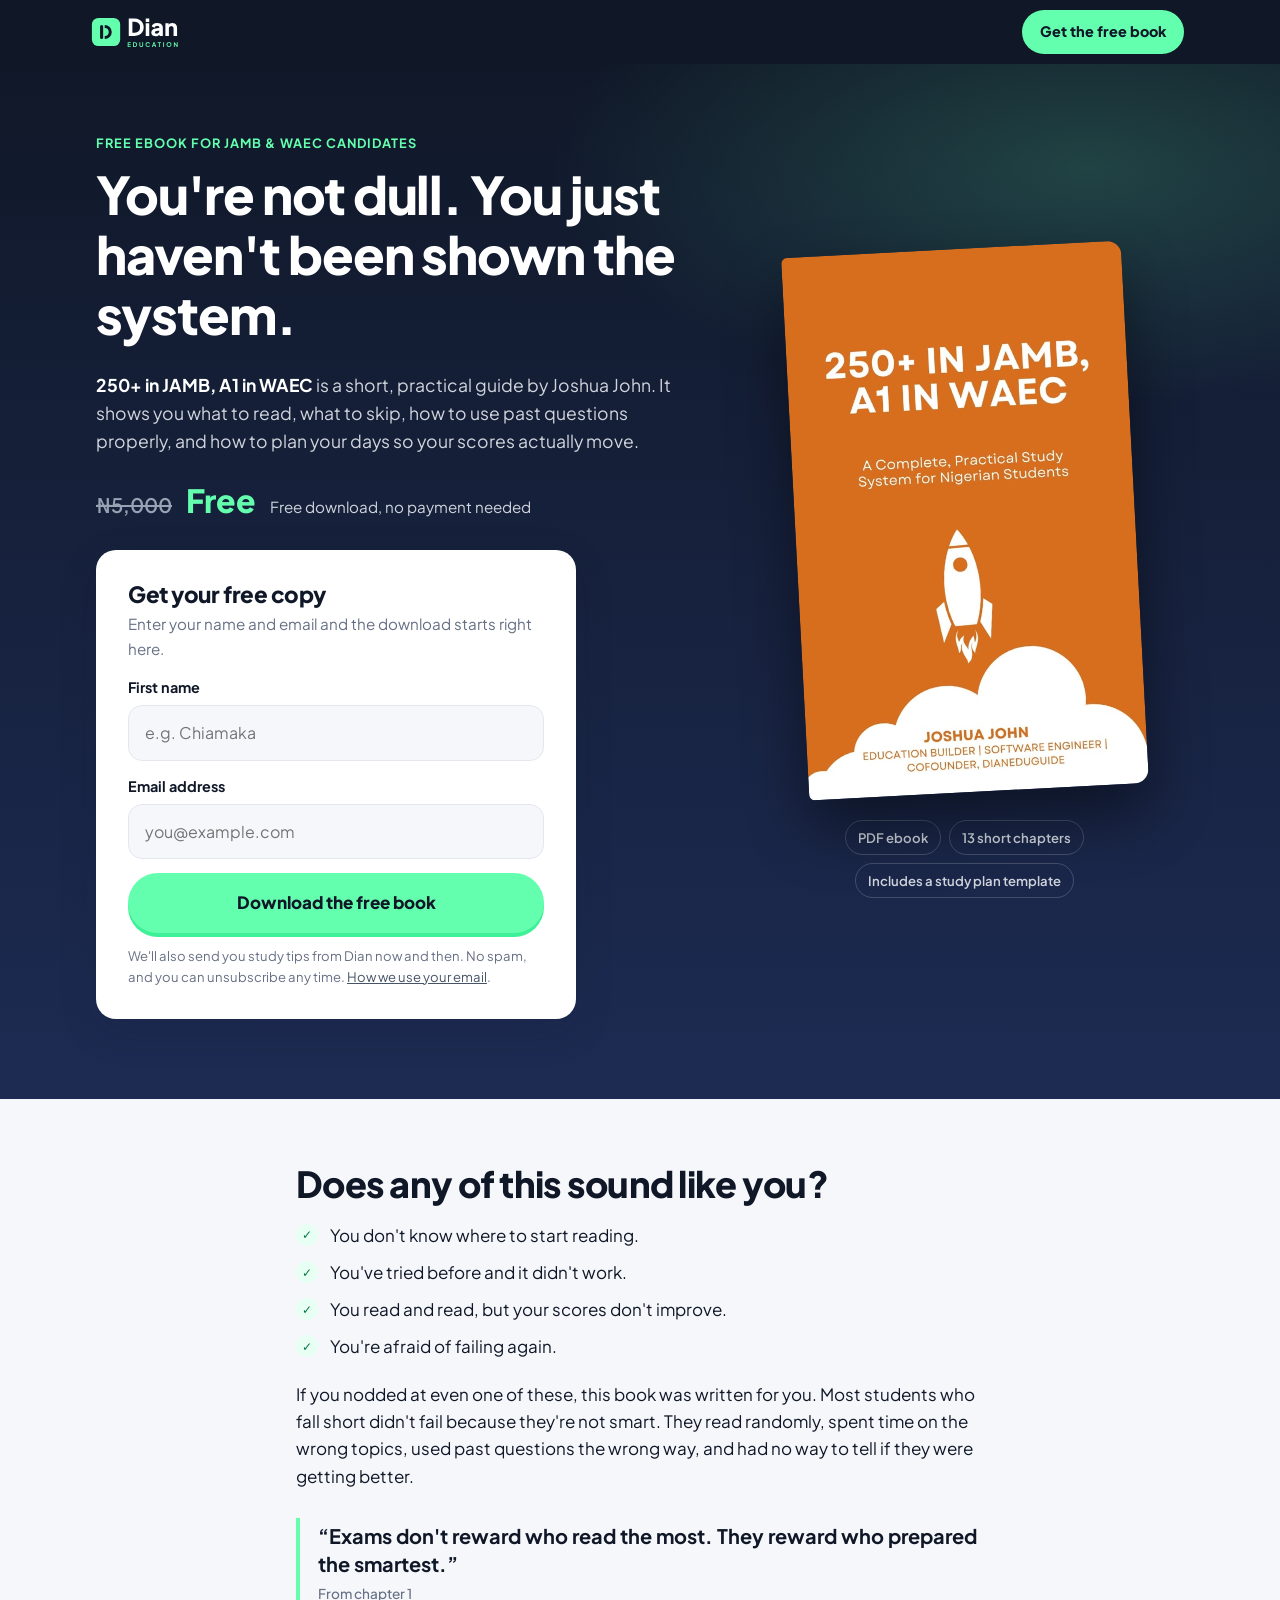
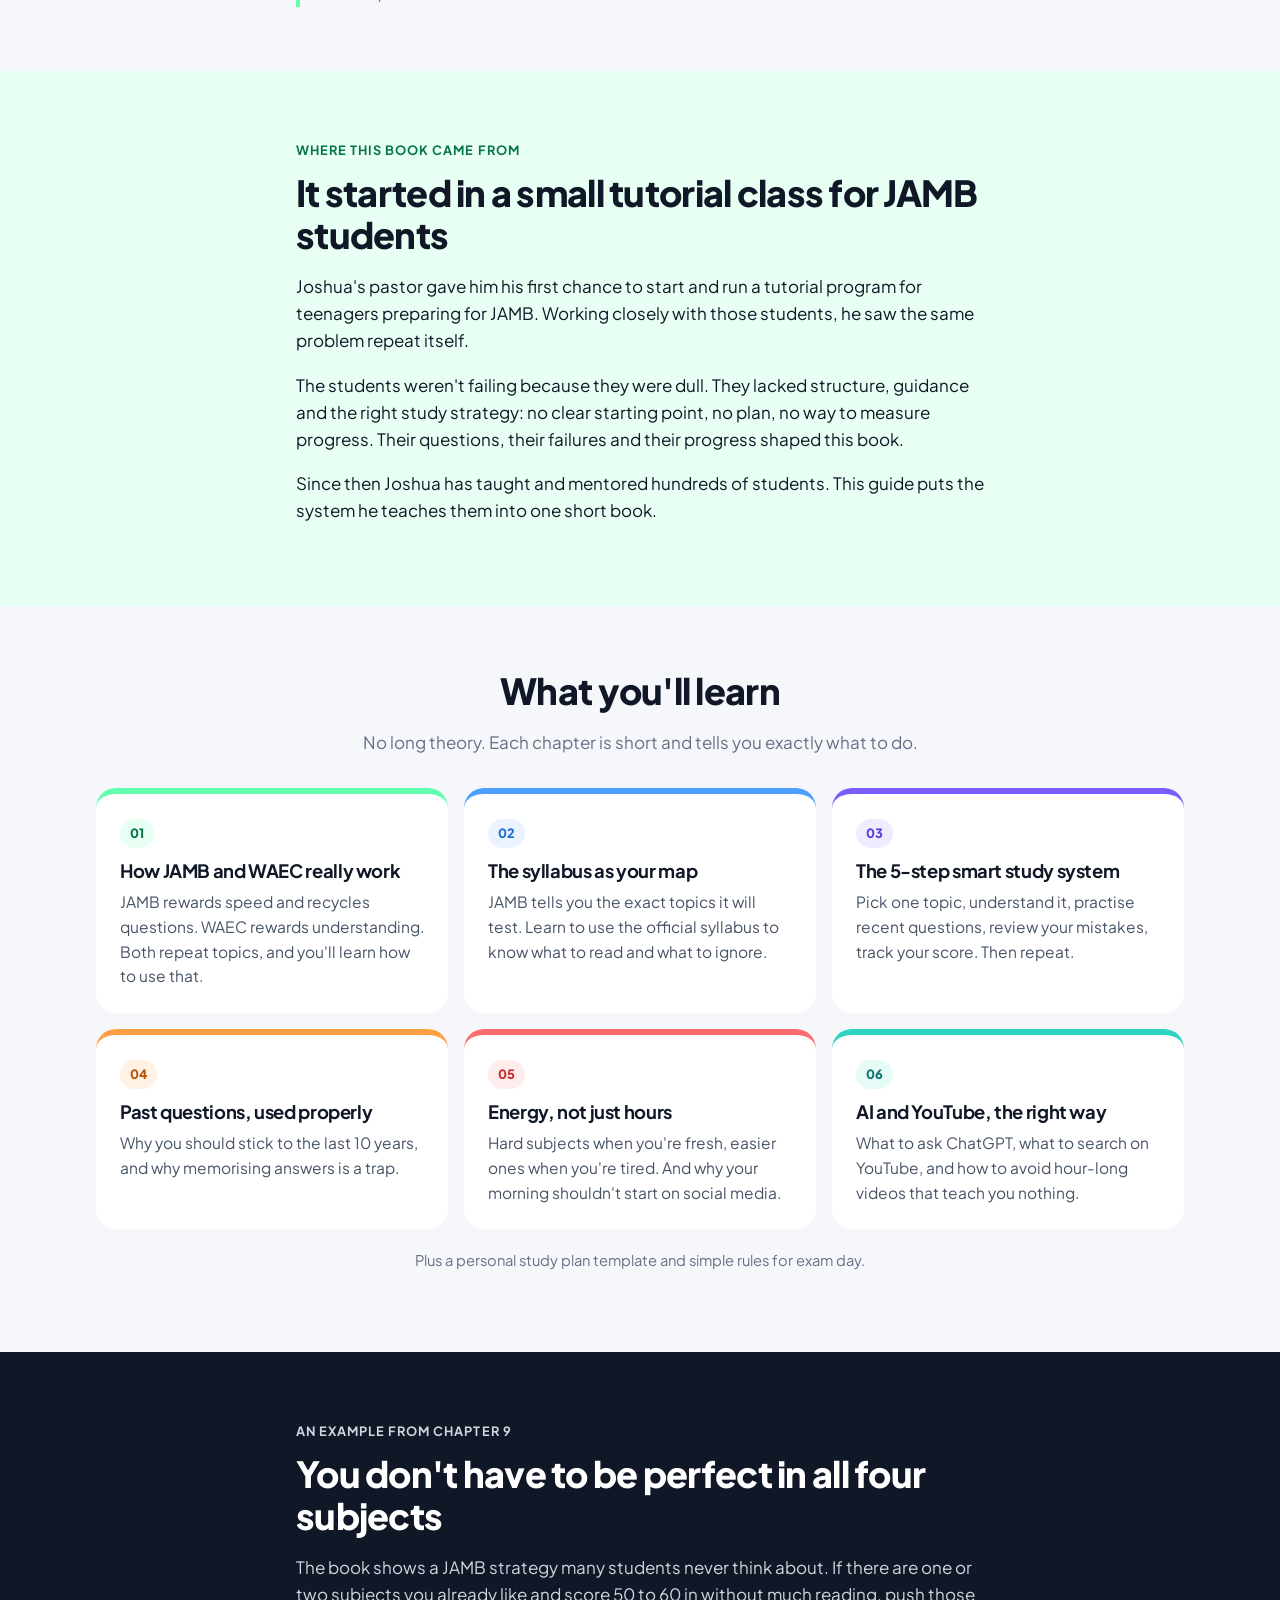
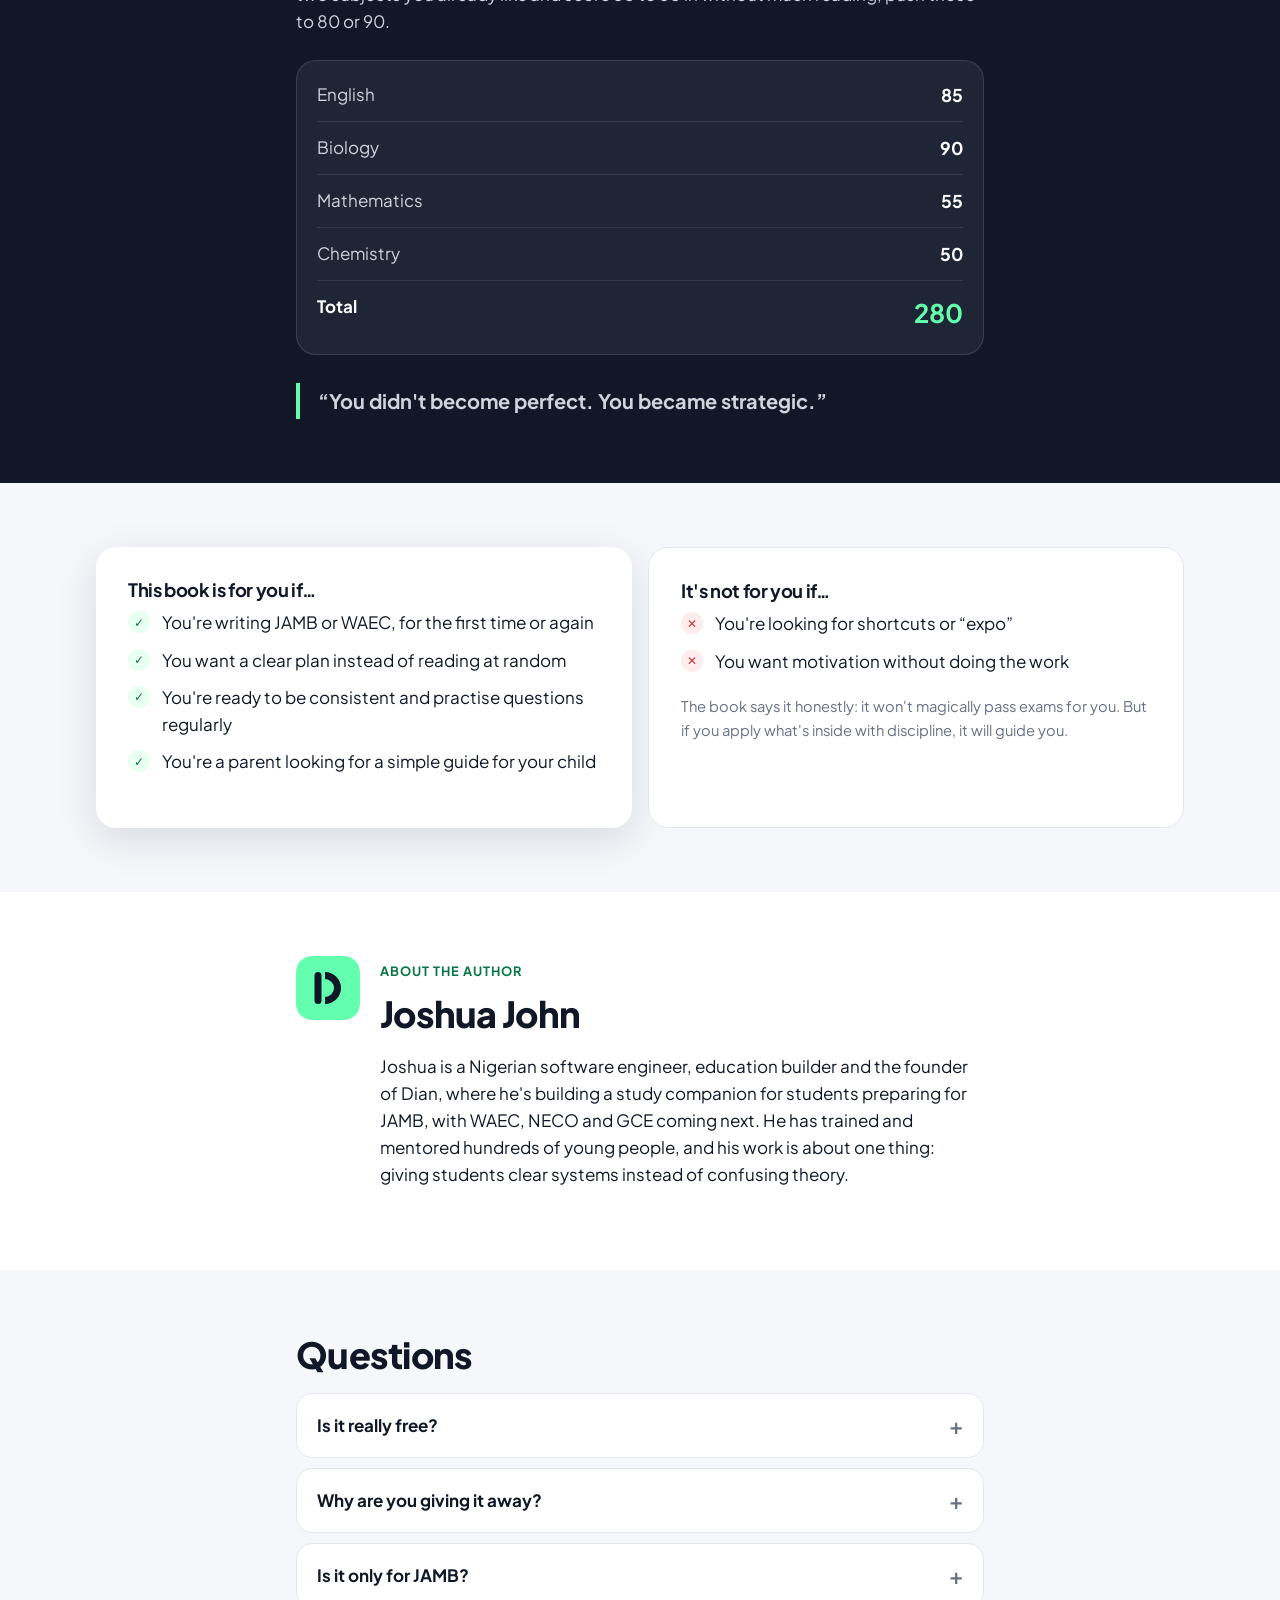
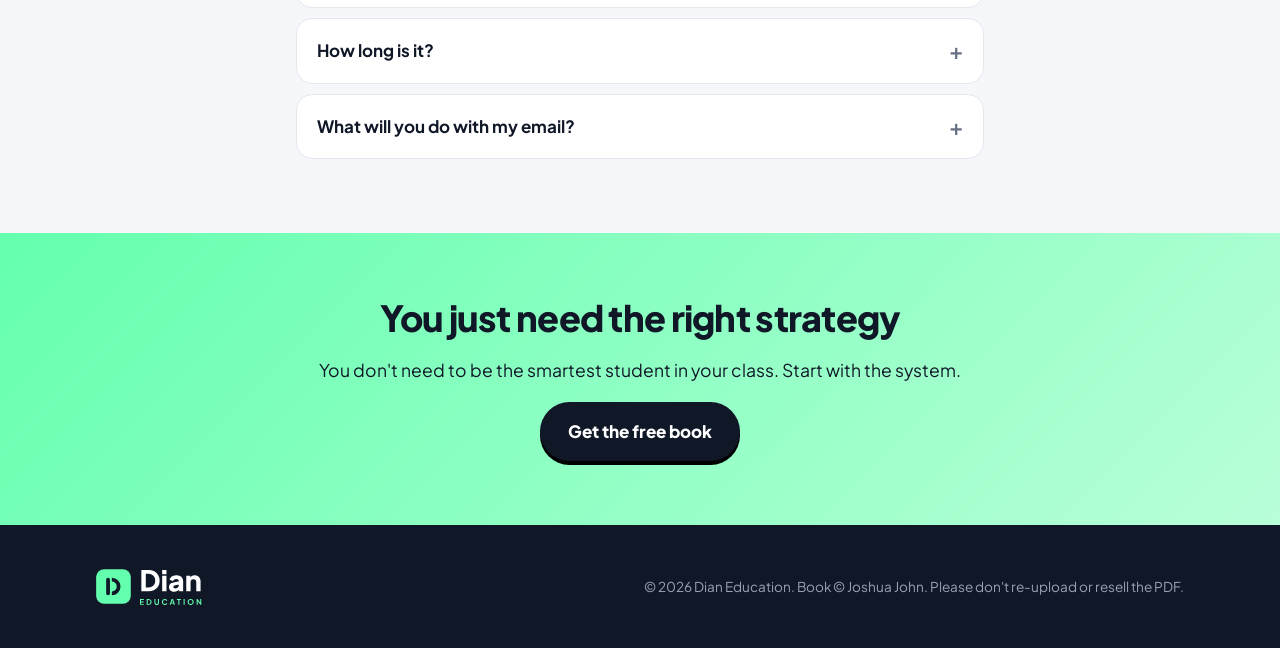
==== index.html @ 6d69a5fa "Book sales page: 250+ in JAMB, A1 in WAEC Static lead-capture page for Dian Education. Signups go to" ====
<!doctype html>
<html lang="en">
<head>
  <meta charset="utf-8" />
  <meta name="viewport" content="width=device-width, initial-scale=1" />
  <title>250+ in JAMB, A1 in WAEC: free study guide | Dian Education</title>
  <meta name="description" content="A short, practical guide for JAMB and WAEC candidates by Joshua John: what to read, what to skip, and how to use past questions properly. Free download." />
  <meta name="theme-color" content="#101828" />
  <link rel="icon" href="assets/favicon.svg" type="image/svg+xml" />
  <link rel="apple-touch-icon" href="assets/icon-192.png" />

  <!-- Link previews (Instagram DMs, WhatsApp, Facebook). Replace example.com with your real domain once it's live. -->
  <meta property="og:type" content="website" />
  <meta property="og:title" content="250+ in JAMB, A1 in WAEC (free study guide)" />
  <meta property="og:description" content="You're not dull. You just haven't been shown the system. A free, practical guide for JAMB and WAEC candidates." />
  <meta property="og:image" content="https://example.com/assets/book-cover.jpg" />
  <meta name="twitter:card" content="summary_large_image" />

  <link rel="preconnect" href="https://fonts.googleapis.com" />
  <link rel="preconnect" href="https://fonts.gstatic.com" crossorigin />
  <link href="https://fonts.googleapis.com/css2?family=Plus+Jakarta+Sans:wght@400;500;600;700;800&display=swap" rel="stylesheet" />
  <link rel="stylesheet" href="styles.css" />
</head>
<body>

  <header class="topbar">
    <div class="wrap topbar__inner">
      <a href="#" class="topbar__logo" aria-label="Dian Education home">
        <img src="assets/logo-dark.svg" alt="Dian Education" width="150" height="68" />
      </a>
      <a href="#get-book" class="btn btn--small">Get the free book</a>
    </div>
  </header>

  <main>
    <!-- ============ HERO + FORM ============ -->
    <section class="hero">
      <div class="wrap hero__grid">
        <div class="hero__copy">
          <p class="eyebrow">Free ebook for JAMB &amp; WAEC candidates</p>
          <h1>You're not dull. You just haven't been shown the system.</h1>
          <p class="lede">
            <strong>250+ in JAMB, A1 in WAEC</strong> is a short, practical guide by Joshua John.
            It shows you what to read, what to skip, how to use past questions properly,
            and how to plan your days so your scores actually move.
          </p>

          <div class="price" aria-label="Price: was 5,000 naira, now free">
            <s class="price__old">₦5,000</s>
            <span class="price__new">Free</span>
            <span class="price__note">Free download, no payment needed</span>
          </div>

          <div class="card form-card" id="get-book">
            <form id="lead-form" novalidate>
              <h2 class="form-card__title">Get your free copy</h2>
              <p class="form-card__sub">Enter your name and email and the download starts right here.</p>

              <label class="field">
                <span>First name</span>
                <input type="text" name="name" autocomplete="given-name" maxlength="60" required placeholder="e.g. Chiamaka" />
              </label>
              <label class="field">
                <span>Email address</span>
                <input type="email" name="email" autocomplete="email" inputmode="email" maxlength="120" required placeholder="you@example.com" />
              </label>

              <!-- Spam trap: people never see this field; bots fill it in. -->
              <label class="hp" aria-hidden="true">
                Leave this empty
                <input type="text" name="company" tabindex="-1" autocomplete="off" />
              </label>

              <p class="form-error" role="alert" hidden></p>

              <button type="submit" class="btn btn--block">
                <span class="btn__label">Download the free book</span>
              </button>
              <p class="fine">
                We'll also send you study tips from Dian now and then. No spam, and you can unsubscribe any time.
                <a href="#privacy">How we use your email</a>.
              </p>
            </form>

            <div class="success" id="success" hidden tabindex="-1">
              <div class="success__icon" aria-hidden="true">✓</div>
              <h2 class="form-card__title">Here you go, <span id="success-name">friend</span>.</h2>
              <p>Your copy of <strong>250+ in JAMB, A1 in WAEC</strong> is ready.</p>
              <a class="btn btn--block" id="download-link" href="assets/250-in-JAMB-A1-in-WAEC-Joshua-John.pdf" download>
                Download the PDF
              </a>
              <p class="fine">
                Tip from the book: read one chapter at a time and do the practical parts before moving on.
                Don't rush it.
              </p>
            </div>
          </div>
        </div>

        <div class="hero__book">
          <img src="assets/book-cover.jpg" alt="Cover of 250+ in JAMB, A1 in WAEC by Joshua John" width="564" height="900" />
          <ul class="book-facts">
            <li>PDF ebook</li>
            <li>13 short chapters</li>
            <li>Includes a study plan template</li>
          </ul>
        </div>
      </div>
    </section>

    <!-- ============ SOUND FAMILIAR ============ -->
    <section class="section">
      <div class="wrap narrow">
        <h2>Does any of this sound like you?</h2>
        <ul class="checklist">
          <li>You don't know where to start reading.</li>
          <li>You've tried before and it didn't work.</li>
          <li>You read and read, but your scores don't improve.</li>
          <li>You're afraid of failing again.</li>
        </ul>
        <p>
          If you nodded at even one of these, this book was written for you. Most students who
          fall short didn't fail because they're not smart. They read randomly, spent time on the
          wrong topics, used past questions the wrong way, and had no way to tell if they were
          getting better.
        </p>
        <p class="pull">
          “Exams don't reward who read the most. They reward who prepared the smartest.”
          <span>From chapter 1</span>
        </p>
      </div>
    </section>

    <!-- ============ STORY ============ -->
    <section class="section section--mint">
      <div class="wrap narrow">
        <p class="eyebrow eyebrow--dark">Where this book came from</p>
        <h2>It started in a small tutorial class for JAMB students</h2>
        <p>
          Joshua's pastor gave him his first chance to start and run a tutorial program for
          teenagers preparing for JAMB. Working closely with those students, he saw
          the same problem repeat itself.
        </p>
        <p>
          The students weren't failing because they were dull. They lacked structure, guidance
          and the right study strategy: no clear starting point, no plan, no way to measure
          progress. Their questions, their failures and their progress shaped this book.
        </p>
        <p>
          Since then Joshua has taught and mentored hundreds of students. This guide puts the
          system he teaches them into one short book.
        </p>
      </div>
    </section>

    <!-- ============ WHAT'S INSIDE ============ -->
    <section class="section">
      <div class="wrap">
        <h2 class="center">What you'll learn</h2>
        <p class="center muted">No long theory. Each chapter is short and tells you exactly what to do.</p>
        <div class="grid">
          <article class="tile tile--green">
            <span class="tile__num">01</span>
            <h3>How JAMB and WAEC really work</h3>
            <p>JAMB rewards speed and recycles questions. WAEC rewards understanding. Both repeat topics, and you'll learn how to use that.</p>
          </article>
          <article class="tile tile--blue">
            <span class="tile__num">02</span>
            <h3>The syllabus as your map</h3>
            <p>JAMB tells you the exact topics it will test. Learn to use the official syllabus to know what to read and what to ignore.</p>
          </article>
          <article class="tile tile--purple">
            <span class="tile__num">03</span>
            <h3>The 5-step smart study system</h3>
            <p>Pick one topic, understand it, practise recent questions, review your mistakes, track your score. Then repeat.</p>
          </article>
          <article class="tile tile--orange">
            <span class="tile__num">04</span>
            <h3>Past questions, used properly</h3>
            <p>Why you should stick to the last 10 years, and why memorising answers is a trap.</p>
          </article>
          <article class="tile tile--coral">
            <span class="tile__num">05</span>
            <h3>Energy, not just hours</h3>
            <p>Hard subjects when you're fresh, easier ones when you're tired. And why your morning shouldn't start on social media.</p>
          </article>
          <article class="tile tile--teal">
            <span class="tile__num">06</span>
            <h3>AI and YouTube, the right way</h3>
            <p>What to ask ChatGPT, what to search on YouTube, and how to avoid hour-long videos that teach you nothing.</p>
          </article>
        </div>
        <p class="center muted small">Plus a personal study plan template and simple rules for exam day.</p>
      </div>
    </section>

    <!-- ============ STRENGTH EXAMPLE ============ -->
    <section class="section section--navy">
      <div class="wrap narrow">
        <p class="eyebrow">An example from chapter 9</p>
        <h2>You don't have to be perfect in all four subjects</h2>
        <p>
          The book shows a JAMB strategy many students never think about. If there are one or two
          subjects you already like and score 50 to 60 in without much reading, push those to 80 or 90.
        </p>
        <div class="score">
          <div class="score__row"><span>English</span><b>85</b></div>
          <div class="score__row"><span>Biology</span><b>90</b></div>
          <div class="score__row"><span>Mathematics</span><b>55</b></div>
          <div class="score__row"><span>Chemistry</span><b>50</b></div>
          <div class="score__row score__total"><span>Total</span><b>280</b></div>
        </div>
        <p class="pull pull--light">
          “You didn't become perfect. You became strategic.”
        </p>
      </div>
    </section>

    <!-- ============ STUDENTS ============
         Kept hidden until each card has the student's own words.
         To show it: paste in what each student actually said (with their OK to use it),
         then delete the word "hidden" on the <section> line below. -->
    <section class="section" id="students" hidden>
      <div class="wrap">
        <h2 class="center">From students who've used the system</h2>
        <div class="grid quotes">
          <figure class="quote"><blockquote>[Paste what Efe said]</blockquote><figcaption><span class="avatar">E</span>Efe</figcaption></figure>
          <figure class="quote"><blockquote>[Paste what Rachel said]</blockquote><figcaption><span class="avatar">R</span>Rachel</figcaption></figure>
          <figure class="quote"><blockquote>[Paste what Victoria said]</blockquote><figcaption><span class="avatar">V</span>Victoria</figcaption></figure>
          <figure class="quote"><blockquote>[Paste what Anointing said]</blockquote><figcaption><span class="avatar">A</span>Anointing</figcaption></figure>
          <figure class="quote"><blockquote>[Paste what Sayo said]</blockquote><figcaption><span class="avatar">S</span>Sayo</figcaption></figure>
        </div>
      </div>
    </section>

    <!-- ============ WHO IT'S FOR ============ -->
    <section class="section">
      <div class="wrap two-col">
        <div class="card">
          <h3>This book is for you if…</h3>
          <ul class="checklist">
            <li>You're writing JAMB or WAEC, for the first time or again</li>
            <li>You want a clear plan instead of reading at random</li>
            <li>You're ready to be consistent and practise questions regularly</li>
            <li>You're a parent looking for a simple guide for your child</li>
          </ul>
        </div>
        <div class="card card--plain">
          <h3>It's not for you if…</h3>
          <ul class="crosslist">
            <li>You're looking for shortcuts or “expo”</li>
            <li>You want motivation without doing the work</li>
          </ul>
          <p class="muted small">
            The book says it honestly: it won't magically pass exams for you. But if you apply
            what's inside with discipline, it will guide you.
          </p>
        </div>
      </div>
    </section>

    <!-- ============ AUTHOR ============ -->
    <section class="section section--soft">
      <div class="wrap narrow author">
        <img src="assets/favicon.svg" alt="" width="64" height="64" class="author__mark" />
        <div>
          <p class="eyebrow eyebrow--dark">About the author</p>
          <h2>Joshua John</h2>
          <p>
            Joshua is a Nigerian software engineer, education builder and the founder of Dian,
            where he's building a study companion for students preparing for JAMB, with WAEC, NECO
            and GCE coming next. He has trained and mentored hundreds of young people, and his
            work is about one thing: giving students clear systems instead of confusing theory.
          </p>
        </div>
      </div>
    </section>

    <!-- ============ FAQ ============ -->
    <section class="section">
      <div class="wrap narrow">
        <h2>Questions</h2>
        <details>
          <summary>Is it really free?</summary>
          <p>Yes. The book normally sells for ₦5,000, but right now you can download it for free. No card, no payment later.</p>
        </details>
        <details>
          <summary>Why are you giving it away?</summary>
          <p>We're building Dian to help Nigerian students prepare for exams with a clear plan. This book is the same thinking in a form you can use today, and we'd rather you start with the right system than pay to find it.</p>
        </details>
        <details>
          <summary>Is it only for JAMB?</summary>
          <p>No. It covers JAMB and WAEC. Chapter 9 has a strategy made just for JAMB, and everything else works for both.</p>
        </details>
        <details>
          <summary>How long is it?</summary>
          <p>It's short on purpose: 13 chapters you can read one at a time. The book asks you to apply each chapter before moving on, so take your time.</p>
        </details>
        <details id="privacy">
          <summary>What will you do with my email?</summary>
          <p>We'll use it to send you the book and occasional study tips and updates from Dian Education. We won't sell or share it. Every email has an unsubscribe link, or you can ask us to delete your details at any time.</p>
        </details>
      </div>
    </section>

    <!-- ============ FINAL CTA ============ -->
    <section class="section section--cta">
      <div class="wrap narrow center">
        <h2>You just need the right strategy</h2>
        <p>You don't need to be the smartest student in your class. Start with the system.</p>
        <a href="#get-book" class="btn">Get the free book</a>
      </div>
    </section>
  </main>

  <footer class="footer">
    <div class="wrap footer__inner">
      <img src="assets/logo-dark.svg" alt="Dian Education" width="130" height="59" />
      <p>© <span id="year">2026</span> Dian Education. Book © Joshua John. Please don't re-upload or resell the PDF.</p>
    </div>
  </footer>

  <script src="config.js"></script>
  <script src="app.js"></script>
</body>
</html>
---- styles.css ----
:root {
  --green: #64ffae;
  --green-strong: #3ef097;
  --mint: #e8fff3;
  --ink: #101828;
  --navy: #1d2b53;
  --canvas: #f5f7fb;
  --paper: #ffffff;
  --line: #e4e7ec;
  --muted: #667085;
  --slate: #475467;
  --danger: #c53030;
  --blue: #4d9fff;   --blue-soft: #eaf3ff;
  --purple: #7c5cfc; --purple-soft: #f0ecff;
  --orange: #ff9f43; --orange-soft: #fff1e3;
  --coral: #ff6b6b;  --coral-soft: #ffeded;
  --teal: #2dd4bf;
  --radius: 20px;
  --shadow: 0 12px 40px rgba(16, 24, 40, 0.12);
}

* { box-sizing: border-box; }
html { scroll-behavior: smooth; }
body {
  margin: 0;
  font-family: "Plus Jakarta Sans", system-ui, -apple-system, "Segoe UI", sans-serif;
  color: var(--ink);
  background: var(--canvas);
  line-height: 1.6;
  font-size: 17px;
  -webkit-font-smoothing: antialiased;
}
img { max-width: 100%; height: auto; display: block; }
a { color: inherit; }
h1, h2, h3 { line-height: 1.15; letter-spacing: -0.02em; margin: 0 0 0.5em; }
h1 { font-size: clamp(2rem, 6vw, 3.25rem); font-weight: 800; }
h2 { font-size: clamp(1.6rem, 4vw, 2.25rem); font-weight: 800; }
h3 { font-size: 1.15rem; font-weight: 700; }
p { margin: 0 0 1em; }

.wrap { width: 100%; max-width: 1120px; margin: 0 auto; padding: 0 16px; }
.narrow { max-width: 720px; }
.center { text-align: center; }
.muted { color: var(--muted); }
.small { font-size: 0.92rem; }

/* ---------- buttons ---------- */
.btn {
  display: inline-flex; align-items: center; justify-content: center; gap: 8px;
  background: var(--green); color: var(--ink);
  font: inherit; font-weight: 800; text-decoration: none;
  border: 0; border-radius: 999px; padding: 16px 28px; cursor: pointer;
  box-shadow: 0 4px 0 var(--green-strong);
  transition: transform 0.12s ease, box-shadow 0.12s ease, background 0.12s;
}
.btn:hover { background: var(--green-strong); }
.btn:active { transform: translateY(2px); box-shadow: 0 2px 0 var(--green-strong); }
.btn:focus-visible { outline: 3px solid var(--blue); outline-offset: 3px; }
.btn[disabled] { opacity: 0.7; cursor: progress; }
.btn--block { width: 100%; }
.btn--small { padding: 10px 18px; font-size: 0.9rem; box-shadow: none; }

/* ---------- top bar ---------- */
.topbar { background: var(--ink); position: sticky; top: 0; z-index: 10; }
.topbar__inner { display: flex; align-items: center; justify-content: space-between; height: 64px; }
.topbar__logo img { width: 120px; margin-left: -14px; }

/* ---------- hero ---------- */
.hero {
  background:
    radial-gradient(900px 400px at 85% 10%, rgba(100, 255, 174, 0.18), transparent 60%),
    linear-gradient(180deg, var(--ink), var(--navy));
  color: #fff;
  padding: 40px 0 56px;
}
.hero__grid { display: grid; gap: 40px; }
.eyebrow {
  display: inline-block; font-size: 0.8rem; font-weight: 700; letter-spacing: 0.08em;
  text-transform: uppercase; color: var(--green); margin-bottom: 12px;
}
.eyebrow--dark { color: #067647; }
.lede { font-size: 1.1rem; color: #d0d5dd; max-width: 34em; }
.lede strong { color: #fff; }

.price { display: flex; align-items: baseline; flex-wrap: wrap; gap: 6px 14px; margin: 20px 0 24px; }
.price__old { color: #98a2b3; font-size: 1.25rem; font-weight: 600; text-decoration-thickness: 2px; }
.price__new { color: var(--green); font-size: 2rem; font-weight: 800; }
.price__note { color: #d0d5dd; font-size: 0.95rem; }

.card {
  background: var(--paper); color: var(--ink);
  border-radius: var(--radius); padding: 24px;
  box-shadow: var(--shadow);
}
.card--plain { box-shadow: none; border: 1px solid var(--line); }
.form-card { max-width: 480px; scroll-margin-top: 80px; }
.form-card__title { font-size: 1.4rem; margin-bottom: 4px; }
.form-card__sub { color: var(--muted); font-size: 0.95rem; }

.field { display: block; margin-bottom: 14px; }
.field span { display: block; font-weight: 700; font-size: 0.9rem; margin-bottom: 6px; }
.field input {
  width: 100%; font: inherit; font-size: 16px; /* 16px stops iOS zooming in */
  padding: 14px 16px; border: 1.5px solid var(--line); border-radius: 14px;
  background: var(--canvas); color: var(--ink);
}
.field input:focus { outline: none; border-color: var(--ink); background: #fff; box-shadow: 0 0 0 4px rgba(100, 255, 174, 0.45); }
.field input[aria-invalid="true"] { border-color: var(--danger); }
.hp { position: absolute; left: -9999px; width: 1px; height: 1px; overflow: hidden; }
.form-error { color: var(--danger); font-weight: 600; font-size: 0.92rem; }
.fine { font-size: 0.82rem; color: var(--muted); margin: 12px 0 0; }
.fine a { color: var(--slate); }

.success { text-align: center; }
.success:focus { outline: none; }
.success__icon {
  width: 56px; height: 56px; margin: 0 auto 12px; border-radius: 50%;
  background: var(--mint); color: #067647; display: grid; place-items: center;
  font-size: 1.6rem; font-weight: 800;
}

.hero__book { display: flex; flex-direction: column; align-items: center; }
.hero__book img {
  width: min(280px, 70vw); border-radius: 6px 14px 14px 6px;
  box-shadow: -8px 0 0 rgba(0,0,0,0.15) inset, 0 30px 60px rgba(0, 0, 0, 0.45);
  transform: rotate(-3deg);
}
.book-facts { list-style: none; padding: 0; margin: 28px 0 0; display: flex; flex-wrap: wrap; gap: 8px; justify-content: center; }
.book-facts li {
  font-size: 0.82rem; font-weight: 600; color: #d0d5dd;
  border: 1px solid rgba(255,255,255,0.18); border-radius: 999px; padding: 6px 12px;
}

/* ---------- sections ---------- */
.section { padding: 64px 0; }
.section--mint { background: var(--mint); }
.section--soft { background: var(--paper); }
.section--navy { background: var(--ink); color: #fff; }
.section--navy p { color: #d0d5dd; }
.section--cta { background: linear-gradient(135deg, var(--green), #b9ffd9); }
.section--cta p { font-size: 1.1rem; }
.section--cta .btn { background: var(--ink); color: #fff; box-shadow: 0 4px 0 #000; }
.section--cta .btn:hover { background: var(--navy); }

.checklist, .crosslist { list-style: none; padding: 0; margin: 0 0 1.2em; }
.checklist li, .crosslist li { position: relative; padding-left: 34px; margin-bottom: 10px; }
.checklist li::before, .crosslist li::before {
  position: absolute; left: 0; top: 2px; width: 22px; height: 22px; border-radius: 50%;
  display: grid; place-items: center; font-size: 0.75rem; font-weight: 800;
}
.checklist li::before { content: "✓"; background: var(--mint); color: #067647; }
.crosslist li::before { content: "✕"; background: var(--coral-soft); color: var(--danger); }

.pull {
  border-left: 4px solid var(--green); padding: 4px 0 4px 18px; margin: 28px 0 0;
  font-size: 1.25rem; font-weight: 700; line-height: 1.4;
}
.pull span { display: block; font-size: 0.85rem; font-weight: 500; color: var(--muted); margin-top: 6px; }
.pull--light { color: #fff; }

.grid { display: grid; gap: 16px; margin: 32px 0 20px; }
.tile { background: var(--paper); border-radius: var(--radius); padding: 24px; border-top: 6px solid; }
.tile p { color: var(--slate); margin: 0; font-size: 0.97rem; }
.tile__num { display: inline-block; font-weight: 800; font-size: 0.8rem; padding: 4px 10px; border-radius: 999px; margin-bottom: 12px; }
.tile--green  { border-color: var(--green);  } .tile--green  .tile__num { background: var(--mint); color: #067647; }
.tile--blue   { border-color: var(--blue);   } .tile--blue   .tile__num { background: var(--blue-soft); color: #1f6fd1; }
.tile--purple { border-color: var(--purple); } .tile--purple .tile__num { background: var(--purple-soft); color: #5b3de0; }
.tile--orange { border-color: var(--orange); } .tile--orange .tile__num { background: var(--orange-soft); color: #b45309; }
.tile--coral  { border-color: var(--coral);  } .tile--coral  .tile__num { background: var(--coral-soft); color: var(--danger); }
.tile--teal   { border-color: var(--teal);   } .tile--teal   .tile__num { background: #e6fbf8; color: #0f766e; }

.score { background: rgba(255,255,255,0.06); border: 1px solid rgba(255,255,255,0.12); border-radius: var(--radius); padding: 8px 20px; margin: 24px 0; }
.score__row { display: flex; justify-content: space-between; padding: 12px 0; border-bottom: 1px solid rgba(255,255,255,0.1); }
.score__row span { color: #d0d5dd; }
.score__row b { font-size: 1.1rem; }
.score__total { border-bottom: 0; }
.score__total span { color: #fff; font-weight: 700; }
.score__total b { color: var(--green); font-size: 1.6rem; }

.two-col { display: grid; gap: 16px; }

.author { display: flex; gap: 20px; align-items: flex-start; }
.author__mark { flex: none; border-radius: 16px; }

details { background: var(--paper); border: 1px solid var(--line); border-radius: 16px; margin-bottom: 10px; }
summary { cursor: pointer; padding: 18px 20px; font-weight: 700; list-style: none; position: relative; padding-right: 48px; }
summary::-webkit-details-marker { display: none; }
summary::after { content: "+"; position: absolute; right: 20px; top: 14px; font-size: 1.4rem; font-weight: 600; color: var(--muted); }
details[open] summary::after { content: "–"; }
details p { padding: 0 20px 18px; margin: 0; color: var(--slate); }
details:target { border-color: var(--green-strong); }

.footer { background: var(--ink); color: #98a2b3; padding: 32px 0; font-size: 0.85rem; }
.footer__inner { display: flex; flex-direction: column; gap: 12px; }
.footer img { margin-left: -12px; }
.footer p { margin: 0; }

/* ---------- larger screens ---------- */
@media (min-width: 720px) {
  .grid { grid-template-columns: repeat(2, 1fr); }
  .two-col { grid-template-columns: 1fr 1fr; }
  .card { padding: 32px; }
}
@media (min-width: 960px) {
  .hero { padding: 64px 0 80px; }
  .hero__grid { grid-template-columns: 1.15fr 0.85fr; align-items: center; gap: 56px; }
  .hero__book { order: 2; }
  .hero__book img { width: 340px; }
  .grid { grid-template-columns: repeat(3, 1fr); }
  .footer__inner { flex-direction: row; justify-content: space-between; align-items: center; }
}
@media (max-width: 959px) {
  /* On phones, show the book cover first so people see what they're getting. */
  .hero { padding-top: 28px; }
  .hero__grid { gap: 24px; }
  .hero__book { order: -1; }
  .hero__book img { width: 150px; }
  .book-facts { display: none; }
}
@media (prefers-reduced-motion: reduce) {
  html { scroll-behavior: auto; }
  .btn { transition: none; }
}

/* ---------- student quotes ---------- */
.quote { margin: 0; background: var(--paper); border-radius: var(--radius); padding: 24px; border: 1px solid var(--line); display: flex; flex-direction: column; justify-content: space-between; gap: 18px; }
.quote blockquote { margin: 0; font-size: 1rem; color: var(--slate); }
.quote blockquote::before { content: "“"; display: block; font-size: 2.6rem; line-height: 0.8; color: var(--green-strong); font-weight: 800; }
.quote figcaption { display: flex; align-items: center; gap: 10px; font-weight: 700; }
.avatar { width: 36px; height: 36px; border-radius: 50%; background: var(--ink); color: var(--green); display: grid; place-items: center; font-weight: 800; font-size: 0.9rem; }
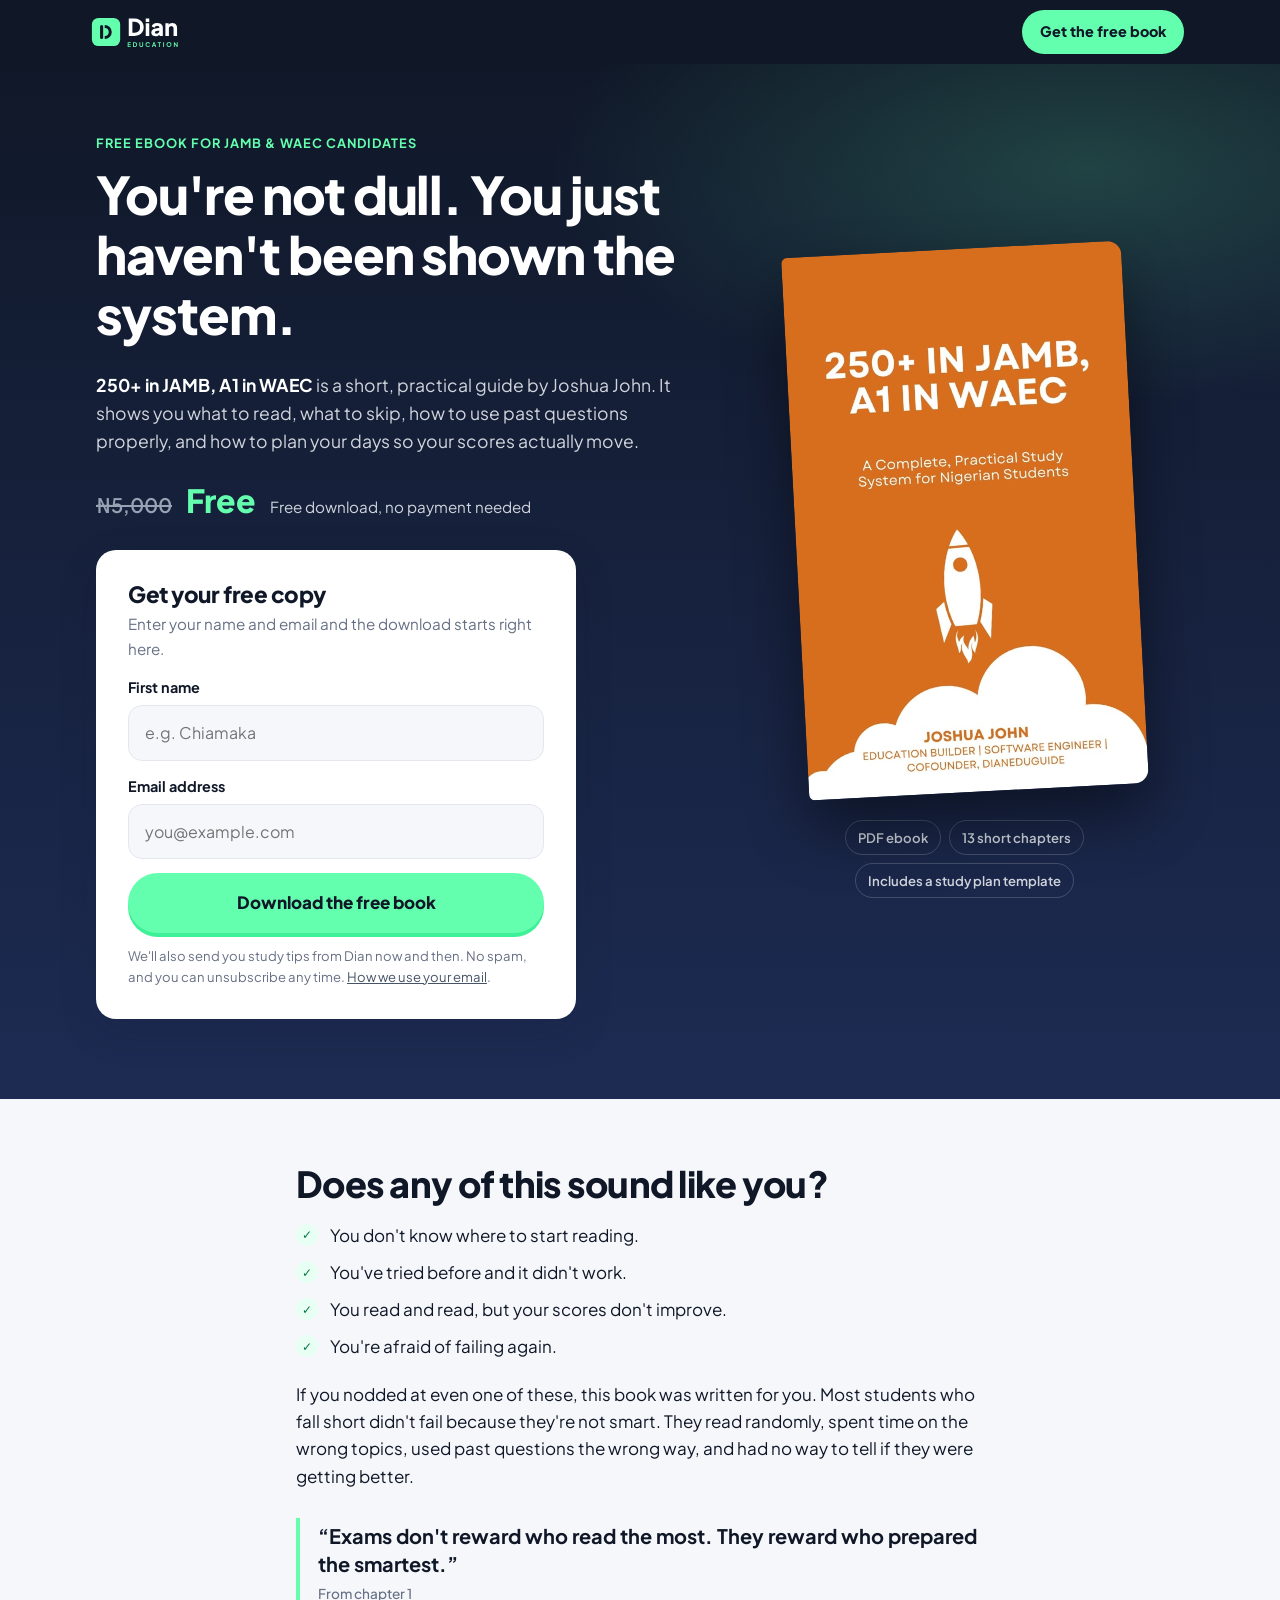
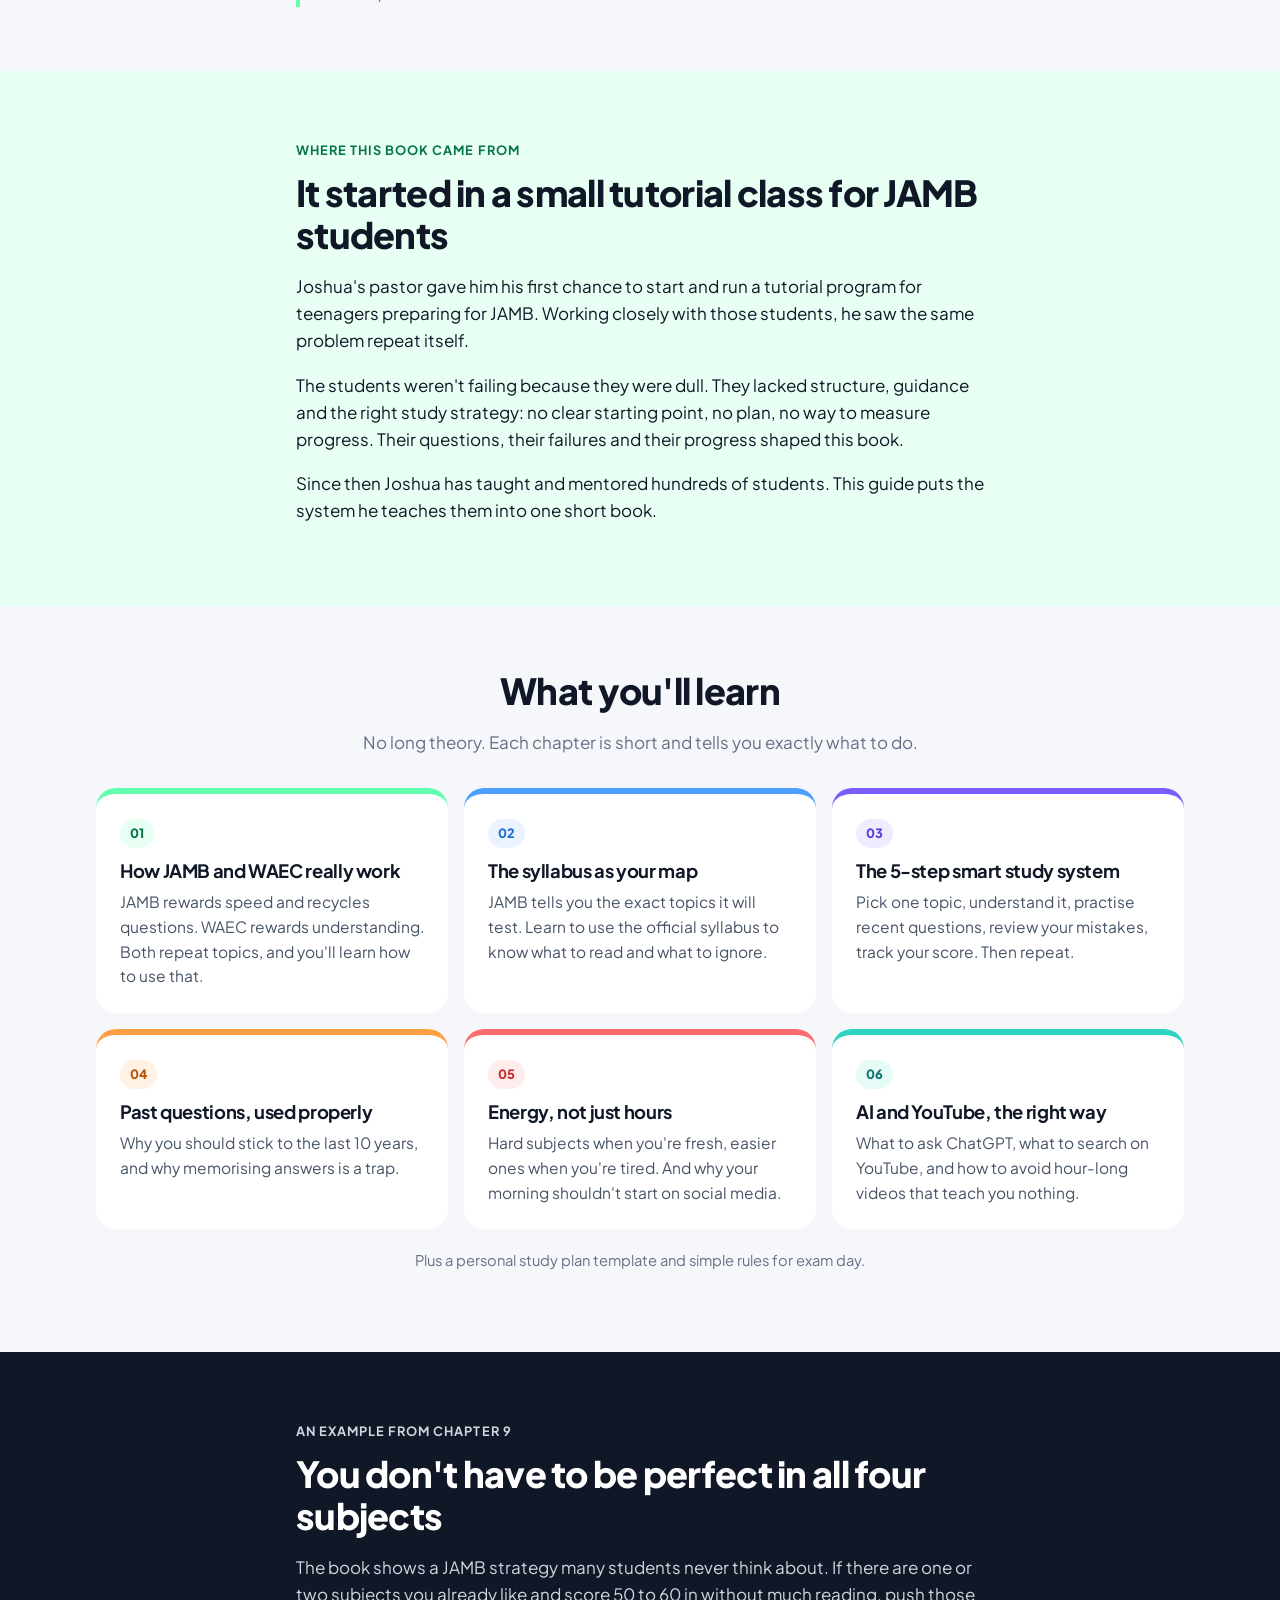
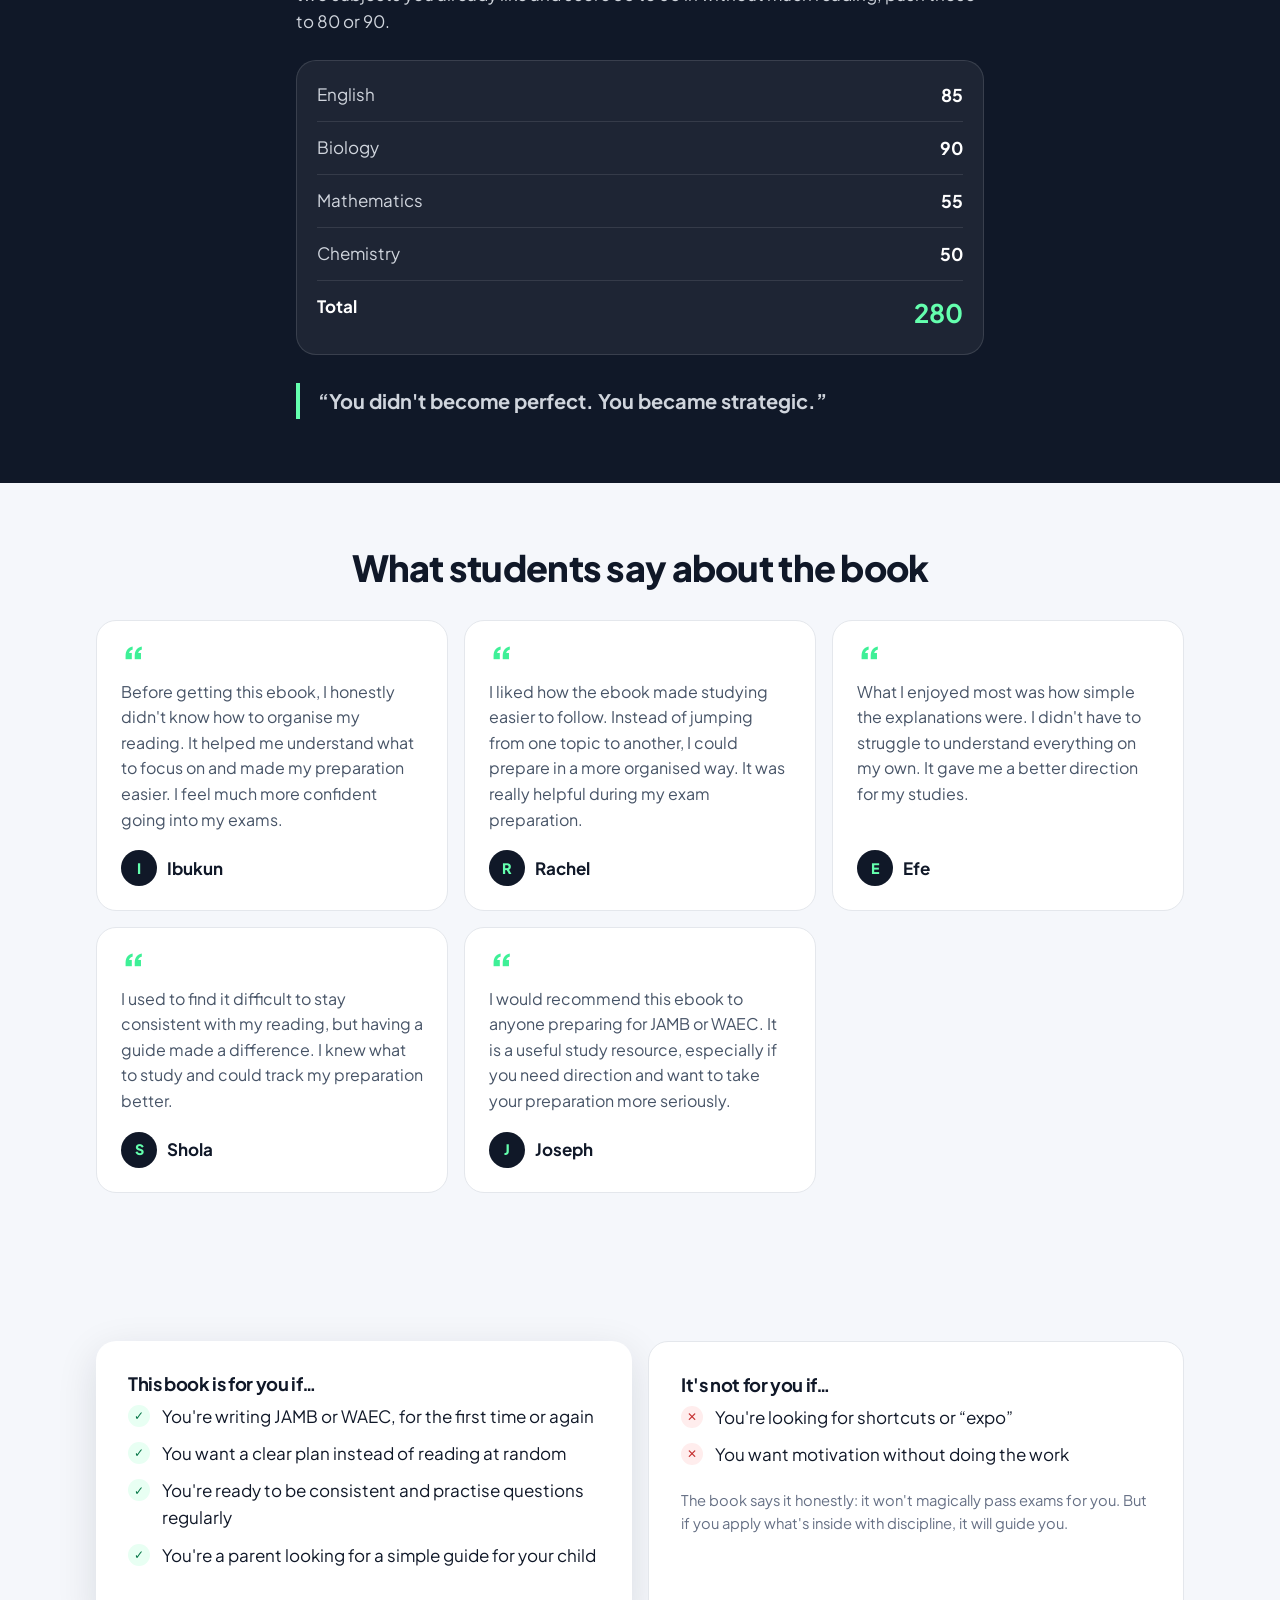
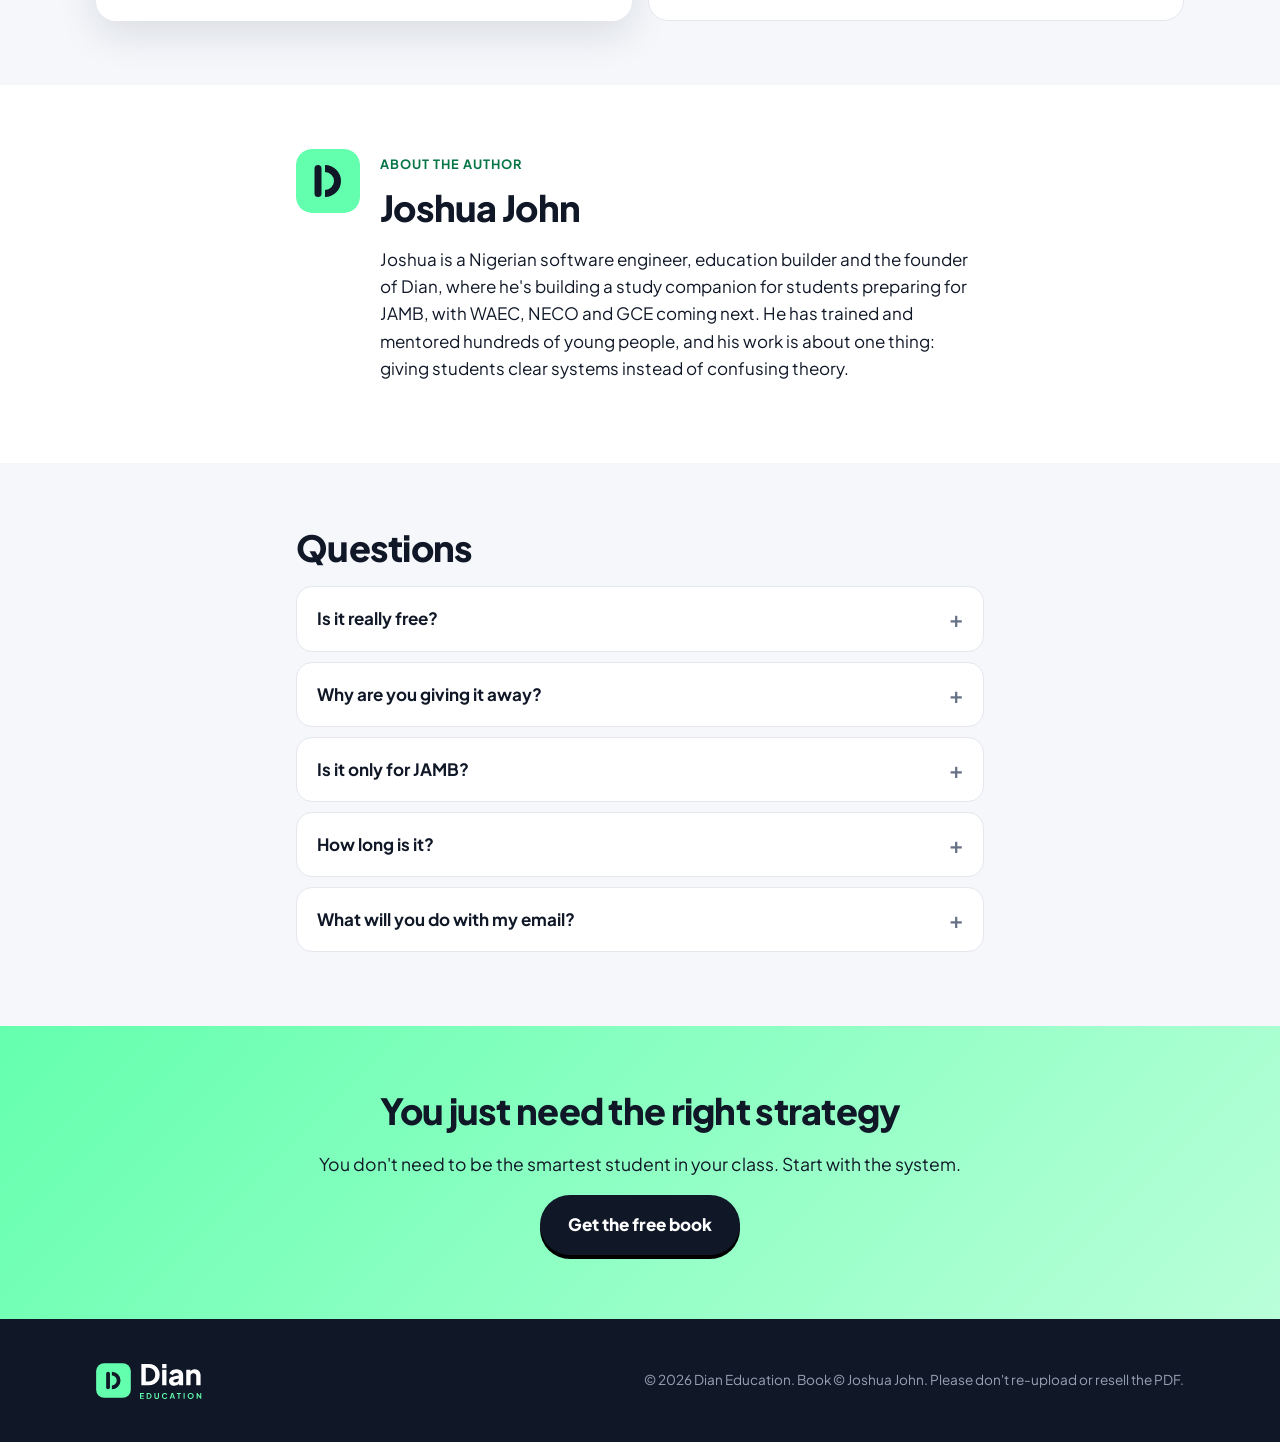
==== commit 3eadccb4: "Add student testimonials section Co-Authored-By: Claude Fable 5.2 <noreply@anthropic.com>" ====
--- a/index.html
+++ b/index.html
@@ -217,18 +217,17 @@
     </section>
 
     <!-- ============ STUDENTS ============
-         Kept hidden until each card has the student's own words.
-         To show it: paste in what each student actually said (with their OK to use it),
-         then delete the word "hidden" on the <section> line below. -->
-    <section class="section" id="students" hidden>
+         Only use words a student actually said or approved, with their OK to show their name.
+         To hide the section again, add the word "hidden" to the <section> line below. -->
+    <section class="section" id="students">
       <div class="wrap">
-        <h2 class="center">From students who've used the system</h2>
+        <h2 class="center">What students say about the book</h2>
         <div class="grid quotes">
-          <figure class="quote"><blockquote>[Paste what Efe said]</blockquote><figcaption><span class="avatar">E</span>Efe</figcaption></figure>
-          <figure class="quote"><blockquote>[Paste what Rachel said]</blockquote><figcaption><span class="avatar">R</span>Rachel</figcaption></figure>
-          <figure class="quote"><blockquote>[Paste what Victoria said]</blockquote><figcaption><span class="avatar">V</span>Victoria</figcaption></figure>
-          <figure class="quote"><blockquote>[Paste what Anointing said]</blockquote><figcaption><span class="avatar">A</span>Anointing</figcaption></figure>
-          <figure class="quote"><blockquote>[Paste what Sayo said]</blockquote><figcaption><span class="avatar">S</span>Sayo</figcaption></figure>
+          <figure class="quote"><blockquote>Before getting this ebook, I honestly didn't know how to organise my reading. It helped me understand what to focus on and made my preparation easier. I feel much more confident going into my exams.</blockquote><figcaption><span class="avatar" aria-hidden="true">I</span>Ibukun</figcaption></figure>
+          <figure class="quote"><blockquote>I liked how the ebook made studying easier to follow. Instead of jumping from one topic to another, I could prepare in a more organised way. It was really helpful during my exam preparation.</blockquote><figcaption><span class="avatar" aria-hidden="true">R</span>Rachel</figcaption></figure>
+          <figure class="quote"><blockquote>What I enjoyed most was how simple the explanations were. I didn't have to struggle to understand everything on my own. It gave me a better direction for my studies.</blockquote><figcaption><span class="avatar" aria-hidden="true">E</span>Efe</figcaption></figure>
+          <figure class="quote"><blockquote>I used to find it difficult to stay consistent with my reading, but having a guide made a difference. I knew what to study and could track my preparation better.</blockquote><figcaption><span class="avatar" aria-hidden="true">S</span>Shola</figcaption></figure>
+          <figure class="quote"><blockquote>I would recommend this ebook to anyone preparing for JAMB or WAEC. It is a useful study resource, especially if you need direction and want to take your preparation more seriously.</blockquote><figcaption><span class="avatar" aria-hidden="true">J</span>Joseph</figcaption></figure>
         </div>
       </div>
     </section>
